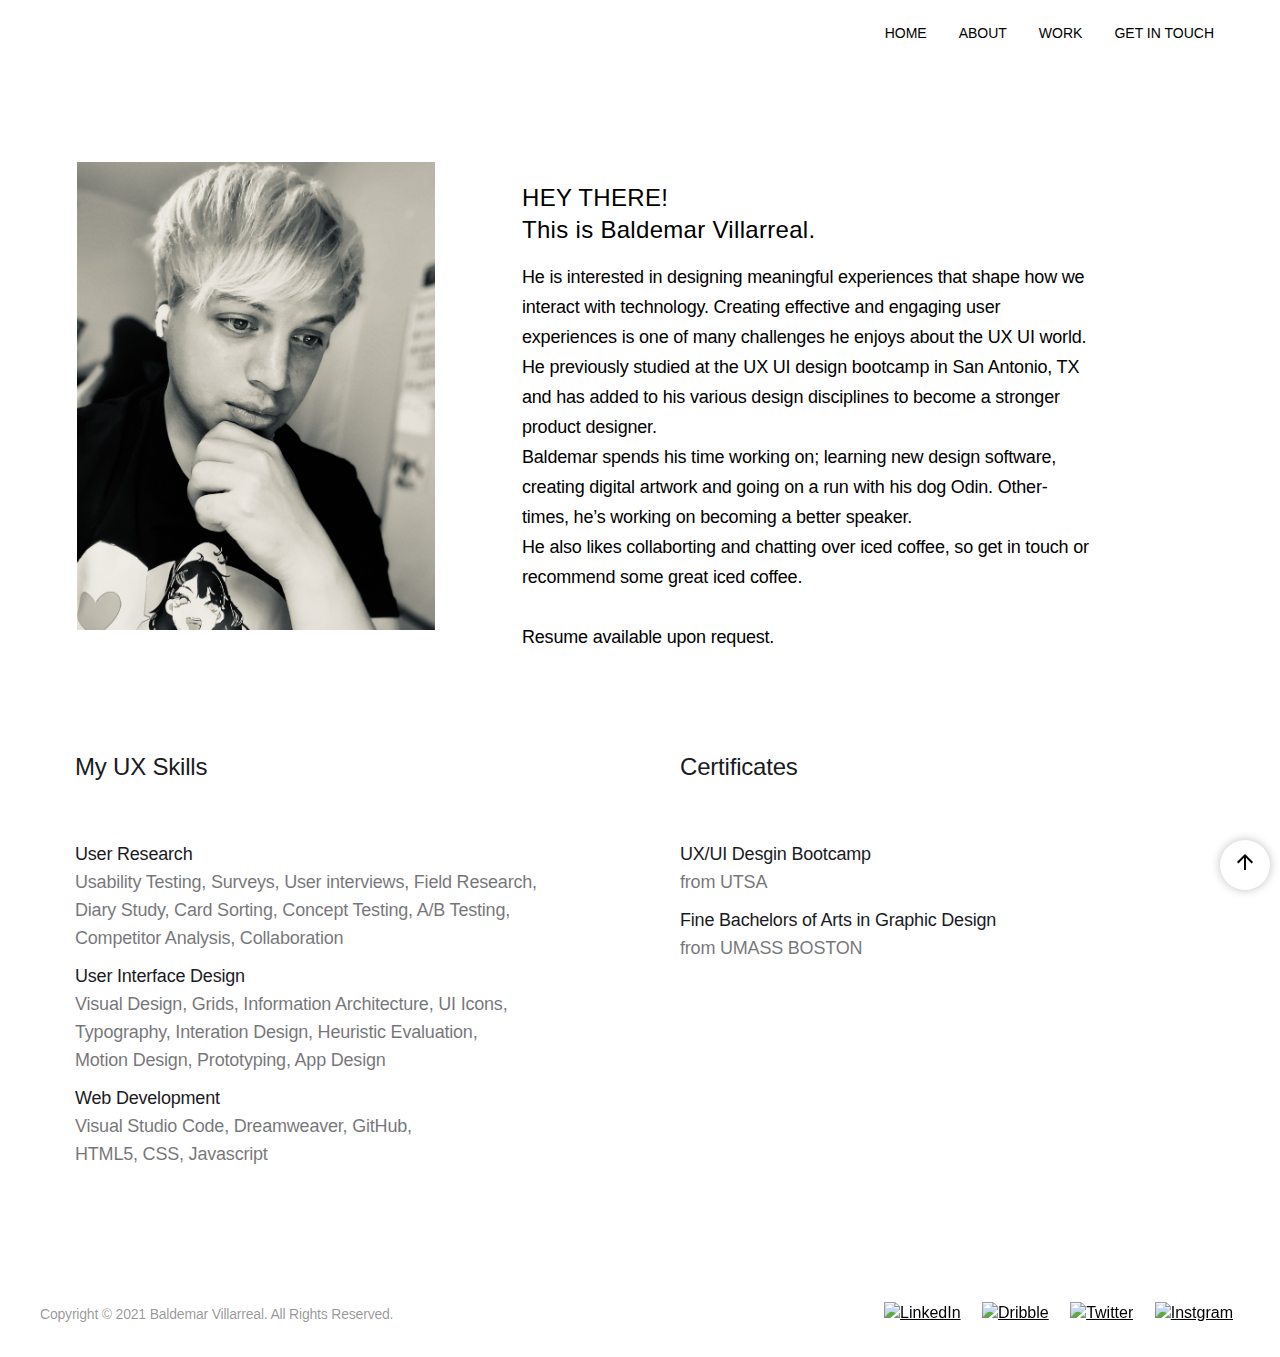
==== About.html @ fc4122ea "C" ====
<!DOCTYPE html>
<html lang="en">

<head>
  <meta charset="UTF-8">
  <meta http-equiv="X-UA-Compatible" content="IE=edge">
  <meta name="viewport" content="width=device-width, initial-scale=1.0">
  <title>About</title>
  <link rel="stylesheet" href="aboutcss/index.css">
  <link rel="stylesheet" href="https://stackpath.bootstrapcdn.com/bootstrap/4.3.1/css/bootstrap.min.css" integrity="sha384-ggOyR0iXCbMQv3Xipma34MD+dH/1fQ784/j6cY/iJTQUOhcWr7x9JvoRxT2MZw1T" crossorigin="anonymous">
  <link href="https://fonts.googleapis.com/icon?family=Material+Icons"
  rel="stylesheet">
  <script src="https://ajax.googleapis.com/ajax/libs/jquery/3.3.1/jquery.min.js"></script>
</head>

<body>
  <header>
    <div>
      <nav>
        <div id="color">
          <ul class="nav justify-content-end">
              <li class="nav-item">
                <a class="nav-link active" href="index.html">HOME</a>
              </li>
              <li class="nav-item">
                <a class="nav-link" href="About.html">ABOUT</a>
              </li>
              <li class="nav-item">
                <a class="nav-link" href="index.html#work">WORK</a>
              </li>
              <li class="nav-item">
                  <a class="nav-link" href="mailto: baldemarvillarreal91@gmail.com">GET IN TOUCH</a>
                </li>
              
            </ul>
           </div>
      </nav>
     
      <button id="btnScrollToTop"> 
        <i class="material-icons">arrow_upward</i>
    </button>

    </div>

  </header>

  <section>

    <div>
      <div class="row-17 w-row">
        <div class="column-23 w-col w-col-6">
          <img id="itsme" src="images/me.png" sizes="(max-width: 767px) 70vw, 35vw"
            srcset="images/me.png 500w, images/me.png 800w, images/me.png" alt="" class="image-86"
            data-ix="fade-in-on-load" style="opacity: 1; transition: opacity 1500ms ease 0s;">
          <div class="container-14 w-container">
            
          </div>
        </div>
        <div class="column-24 w-clearfix w-col w-col-6">
          
          <h1 class="heading black">HEY THERE! <br> This is Baldemar Villarreal.</h1>
          <p class="paragraph-2">He is interested in designing meaningful experiences that shape how we interact
            with technology. Creating effective and engaging user experiences is one of many challenges he enjoys about
            the UX UI world. He previously studied at the UX UI design bootcamp in San Antonio, TX and has added to his
            various design disciplines to become a stronger product designer.
            <br>Baldemar spends his time working on; learning new design software, creating digital artwork and
            going on a run with his dog Odin. Other-times, he’s working on becoming a better speaker.
            <br>He also likes collaborting and chatting over iced coffee, so get in touch or recommend some
            great iced coffee.
            <br><br>Resume available upon request.
          </p>





        </div>


      </div>
    </div>

    <div id="resume" class="section">
      <div class="container">
        <div class="w-layout-grid personal-features-grid">
          <div id="w-node-dac044b7-be90-60f3-414d-4224828ffda1-adaf0624">
            <h3 class="">My UX Skills</h3>
            <div class="paragraph-light cc-position-name"></div>
          </div>
          <div class="">
        
            <ul role="list" class="w-list-unstyled">
              <li class="featured-item-wrap">
                <div class="speaking-text">User Research</div>
               <br> <div class="speaking-detail">
                 <ul id="skill set">
               Usability Testing, 
               Surveys, 
               User interviews, 
                Field Research, 
              <br> Diary Study, 
                Card Sorting,
               Concept Testing,
                 A/B Testing,
                <br> Competitor Analysis, 
                 Collaboration
                 </ul>
                </div>
              </li>
              <li class="featured-item-wrap">
                <div class="speaking-text">User Interface Design</div>
                <br><div class="speaking-detail">
                  Visual Design, 
                  Grids, 
                  Information Architecture, 
                  UI Icons, 
                 <br> Typography, 
                  Interation Design, 
                  Heuristic Evaluation, 
                 <br> Motion Design, 
                  Prototyping, 
                  App Design</div>
                <li class="featured-item-wrap">
                  <div class="speaking-text">Web Development</div>
                  <br><div class="speaking-detail">
                    Visual Studio Code, 
                    Dreamweaver, 
                  GitHub, 
                 <br> HTML5, 
                  CSS, 
                  Javascript </div>
                </li>
              </li>
            </ul>
            
          </div>
          <div id="w-node-dac044b7-be90-60f3-414d-4224828ffdd8-adaf0624" class="">
            <div class="upcoming-wrap">
              <ul role="list" class="w-list-unstyled">
                <li>
                  <div class="speaking-text">UX/UI Desgin Bootcamp</div>
                  <br><div class="speaking-detail">from UTSA</div>
                </li>
                <li>
                  <div class="speaking-text">Fine Bachelors of Arts in Graphic Design</div>
                  <br><div class="speaking-detail">from UMASS BOSTON</div>
                </li>
                
              
              </ul>
            </div>
          
          
          </div>
          <div id="w-node-dac044b7-be90-60f3-414d-4224828ffe12-adaf0624" class="">
            <h3 class="">Certificates</h3>
            <div class="paragraph-light cc-position-name"></div>
          </div>
        </div>
      </div>
      
    </div>



  </section>

  <footer>
        
    <div class="container-10 w-container">
        <div class="float-right">
          <a href="https://www.linkedin.com/in/baldemarvillarreal/" target="_blank" class="social-icon-link w-inline-block"><img
                    src="https://uploads-ssl.webflow.com/59c5c3e797139c000117aa12/59c5c3e897139c000117aa81_social-09.svg"
                    width="20" data-ix="opacity-on-hover" alt="LinkedIn"></a>
            <a href="#" target="_blank" class="social-icon-link w-inline-block"><img
                    src="https://uploads-ssl.webflow.com/59c5c3e797139c000117aa12/59c5c3e897139c000117aaa2_dribbble-s.svg"
                    width="20" data-ix="opacity-on-hover" alt="Dribble"></a>
            <a href="#" target="_blank" class="social-icon-link w-inline-block"><img
                    src="https://uploads-ssl.webflow.com/59c5c3e797139c000117aa12/59c5c3e897139c000117aa38_social-18.svg"
                    width="20" data-ix="opacity-on-hover" alt="Twitter"></a>
            <a href="#" target="_blank" class="social-icon-link w-inline-block"><img
                    src="https://uploads-ssl.webflow.com/59c5c3e797139c000117aa12/59c5c3e897139c000117aa50_social-08.svg"
                    width="20" data-ix="opacity-on-hover" alt="Instgram"></a>
        </div>
        <div class="footer-text">Copyright © 2021 Baldemar Villarreal. All Rights Reserved.</div>
       
    </div>


</footer>

<script src="js/index.js"></script>
</body>

</html>
---- aboutcss/index.css ----
* {
  margin: 0;
  padding: 0;
}

body {
  width: 100%;
  height: 100%;
  margin: 0;
  padding: 0;
  overflow-x: hidden;

}

/* Nav */

#color{
  background-color: white;
}

.nav {
    display: flex;
    list-style-type: none;
   justify-content:right;
   padding-right:50px;
    
}


a {
    text-decoration: none;
}

.nav :hover {
  color: #9bc7e9;
 
 
}

.nav-link {
    position: relative;
    color: black;
    padding: 5px;
    margin-top: 15px;
    font-family: Helvetica, sans-serif;
    font-size: 14px;
    
}


@media screen and (max-width: 991px) {
  .justify-content-end {
    margin-left: 15px;
    margin-right: 15px;
     padding-left: 20px;
     padding-right: 20px;
   
  }
}

@media screen and (max-width: 767px) {
  .justify-content-end{
    max-width: 100%;
  
  }
}

@media screen and (max-width: 479px) {
  .justify-content-end{
    max-width: 100%;
    
  }
} 





/* Main */

body {
  font-family:Helvetica, sans-serif;
  
}

div.row-17.w-row {
  box-sizing: border-box;
  color: #fff;
  line-height: 22px;
  overflow: hidden;
}

div.row-17.w-row:before {
  content: " ";
  display: table;
  grid-column-end: 2;
  grid-column-start: 1;
  grid-row-end: 2;
  grid-row-start: 1;
}

div.row-17.w-row:after {
  clear: both;
  content: " ";
  display: table;
  grid-column-end: 2;
  grid-column-start: 1;
  grid-row-end: 2;
  grid-row-start: 1;
}



@media screen and (max-width: 991px) {
  .w-row, .w-container .w-row{
    grid-template-areas: "." "." "." ".";
    grid-template-columns: 1fr;
    grid-template-rows: auto auto auto auto;
    margin-left: auto;
    margin-right: auto;
    text-align: center;
    width: 80%;
  }
}

@media screen and (max-width: 767px) {
  .w-row, .w-container .w-row  {
    max-width: 470px;
    width: 70%;
  }
}

@media screen and (max-width: 479px) {
  .w-row, .w-container .w-row{
    margin-left: auto;
    margin-right: auto;
    max-width: none;
    width: 70%;
  }
}


/*my pic*/

div.column-23.w-col.w-col-6 {
  box-sizing: border-box;
  color: #fff;
  float: left;
  font-family: Helvetica, sans-serif;
  line-height: 22px;
  min-height: 1px;
  padding-left: 0;
  padding-right: 0;
  position: relative;
  width: 40%;
  }




@media screen and (max-width: 991px) {
  div.column-23.w-col.w-col-6 {
    grid-template-areas: "." "." "." ".";
    grid-template-columns: 1fr;
    grid-template-rows: auto auto auto auto;
    margin-left: auto;
    margin-right: auto;
    text-align: center;
    width: 40%;
    position: relative;
  }
}

@media screen and (max-width: 767px) {
  div.column-23.w-col.w-col-6  {
    max-width: 470px;
    width: 100%;
    text-align: center;
    margin-bottom: 150px;
    position: relative;
  }
}

@media screen and (max-width: 479px) {
  div.column-23.w-col.w-col-6 {
    max-width: none;
    width: 100%;
    position: relative;
  }
}

img.image-86 {
  border-width: 0;
  box-sizing: border-box;
  color: #fff;
  display: block;
  float: none;
  font-family: Helvetica, sans-serif;
  line-height: 22px;
  margin-left: auto;
  margin-right: auto;
  max-width: 70%;
  opacity: 1;
  padding-top: 110px;
 
  
}



@media screen and (max-width: 479px) {
  .image-86 {
    z-index: 0;
    margin-left: auto;

  }
}


div.container-14.w-container {
  box-sizing: border-box;
  clear: none;
  color: #fff;
  font-family: Lato, sans-serif;
  line-height: 22px;
  margin-left: auto;
  margin-right: auto;
  max-width: 70%;
}

div.container-14.w-container:before {
  content: " ";
  display: table;
  grid-column-end: 2;
  grid-column-start: 1;
  grid-row-end: 2;
  grid-row-start: 1;
}

div.container-14.w-container:after {
  clear: both;
  content: " ";
  display: table;
  grid-column-end: 2;
  grid-column-start: 1;
  grid-row-end: 2;
  grid-row-start: 1;
}



/*hey there div*/

div.column-24.w-clearfix.w-col.w-col-6 {
  box-sizing: border-box;
  color: #fff;
  float: left;
  line-height: 22px;
  margin-top: 130px;
  min-height: 1px;
  padding-left: 10px;
  padding-right: 10px;
  position: relative;
  width: 50%;
  z-index: 60;
}


@media screen and (max-width: 991px) {
  div.column-24.w-clearfix.w-col.w-col-6 {
    grid-template-areas: "." "." "." ".";
    grid-template-columns: 1fr;
    grid-template-rows: auto auto auto auto;
    margin-left: auto;
    margin-right: auto;
    text-align: center;
    width: 80%;
  }
}

@media screen and (max-width: 767px) {
  div.column-24.w-clearfix.w-col.w-col-6   {
    max-width: 470px;
    width: 70%;
    
    
  }
}

@media screen and (max-width: 479px) {
  div.column-24.w-clearfix.w-col.w-col-6  {
    max-width: none;
    width: 100%;
  }
}

div.column-24.w-clearfix.w-col.w-col-6:before {
  content: " ";
  display: table;
  grid-column-end: 2;
  grid-column-start: 1;
  grid-row-end: 2;
  grid-row-start: 1;
  
}

@media screen and (max-width: 767px) {
  div.column-24.w-clearfix.w-col.w-col-6 {
    left: auto;
    margin-top: -136px;
    overflow: visible;
    padding-bottom: 115px;
    right: auto;
    width: 100%;
  }
}

@media screen and (max-width: 479px) {
  div.column-24.w-clearfix.w-col.w-col-6 {
    margin-top: 0;
    padding-bottom: 0;
    padding-left: 0;
    padding-right: 0;
    width: 100%;
  }
}



div.column-24.w-clearfix.w-col.w-col-6:after {
  clear: both;
  content: " ";
  display: table;
  grid-column-end: 2;
  grid-column-start: 1;
  grid-row-end: 2;
  grid-row-start: 1;
}

@media screen and (max-width: 767px) {
  div.column-24.w-clearfix.w-col.w-col-6 {
    left: auto;
    margin-top: -90px;
    overflow: visible;
    padding-bottom: 115px;
    right: auto;
    width: 100%;
  }
}

@media screen and (max-width: 479px) {
  div.column-24.w-clearfix.w-col.w-col-6 {
    margin-top: 0;
    padding-bottom: 0;
    padding-left: 0;
    padding-right: 0;
    width: 100%;
  }
}


/*body text*/

h1.heading.black {
  box-sizing: border-box;
  color: #000;
  font-family: Helvetica, sans-serif;
  font-size: 24px;
  font-weight: 500;
  letter-spacing: .3px;
  line-height: 32px;
  margin: 0 0 16px;
  text-transform: none;
}


p.paragraph-2 {
  box-sizing: border-box;
  color: #000;
  display: block;
  font-family: Helvetica, sans-serif;
  font-size: 18px;
  font-weight:400;
  letter-spacing: -.2px;
  line-height: 30px;
  margin: 0 auto 32px;
  padding-left: 0;
  padding-right: 0;
  margin-right: 50px;
  text-align: left;
}


@media screen and (max-width: 479px) {
  p.paragraph-2  {
    bottom: 179px;
    display: block;
    float: right;
    height: auto;
    left: 0;
    margin-left: auto;
    margin-right: auto;
    margin-top: 10px;
    overflow: visible;
    right: 0;
    top: -4px;
    width: auto;
    z-index: 100;
  }
}

@media screen and (max-width: 991px) {
  p.paragraph-2 {
    left: -22px;
    margin-right: 29px;
    z-index: 1;
  }
}

@media screen and (max-width: 767px) {
  p.paragraph-2  {
    left: auto;
    margin-right: 18px;
    right: auto;
    top: 132px;
  }
}

/*experience and resume*/
div#resume.section {
  column-gap: 16px;
  grid-auto-columns: 1fr;
  grid-template-columns: minmax(auto, auto) minmax(auto, auto) minmax(auto, auto);
  grid-template-rows: auto auto;
  margin-bottom: 100px;
  margin-left: auto;
  margin-right: auto;
  max-width: 2000px;
  margin-top:50px;
  padding-left: 60px;
  padding-right: 60px;
  row-gap: 16px;
  box-sizing: border-box;
  color: #000;
  display: block;
  font-family: Helvetica, sans-serif;
  font-size: 18px;
  font-weight:400;
  letter-spacing: -.2px;
  line-height: 30px;
  text-align: left;
}

@media screen and (max-width: 991px) {
  div#resume.section {
    grid-template-areas: "." "." "." ".";
    grid-template-columns: 1fr;
    grid-template-rows: auto auto auto auto;
    margin-left: auto;
    margin-right: auto;
    text-align: center;
    width: 40%;
    position: relative;
  }
}

@media screen and (max-width: 767px) {
  div#resume.section   {
    max-width: 470px;
    width: 100%;
    text-align: center;
    margin-bottom: 150px;
    position: relative;
  }
}

@media screen and (max-width: 479px) {
  div#resume.section  {
    max-width: 100%;
    width: 100%;
    position: relative;
  }
}

/*max-width of container*/

div.container {
  box-sizing: border-box;
  color: #1a1b1f;
  font-family: Helvetica, sans-serif;
  line-height: 28px;
  margin-left: auto;
  margin-right: auto;
  max-width: 1440px;
  opacity: 1;
  width: 100%;
}



@media screen and (max-width: 991px) {
  div.container  {
    grid-template-areas: "." "." "." ".";
    grid-template-columns: 1fr;
    grid-template-rows: auto auto auto auto;
    margin-left: 30px;
    margin-right: auto;
    text-align: center;
    width: 80%;
  }
}

@media screen and (max-width: 767px) {
  div.container {
    max-width: 470px;
    width: 70%;
  }
}

@media screen and (max-width: 479px) {
  div.container {
    max-width: none;
    width: 100%;
  }
}



/*grid laytout for ux skills and certificates*/

div.w-layout-grid.personal-features-grid {
  box-sizing: border-box;
  color: #1a1b1f;
  column-gap: 80px;
  display: grid;
  font-family: Helvetica, sans-serif;
  grid-auto-columns: 1fr;
  grid-template-areas: ". ." ". .";
  grid-template-columns: 1fr 1fr;
  grid-template-rows: auto auto;
  line-height: 28px;
  margin-bottom: 110px;
  row-gap: 20px;
}

@media screen and (max-width: 991px) {
  div.w-layout-grid.personal-features-grid {
    grid-template-areas: "." "." "." ".";
    grid-template-columns: 1fr;
    grid-template-rows: auto auto auto auto;
    margin-left: auto;
    margin-right: auto;
    text-align: center;
    width: 70%;
  }
}

@media screen and (max-width: 767px) {
  div.w-layout-grid.personal-features-grid {
    max-width: 470px;
    width: 70%;
   
  }
}

@media screen and (max-width: 479px) {
  div.w-layout-grid.personal-features-grid {
    max-width: none;
    width: 100%;
  }
}

div#w-node-dac044b7-be90-60f3-414d-4224828ffda1-adaf0624 {
  box-sizing: border-box;
  color: #1a1b1f;
  font-family: Helvetica, sans-serif;
  grid-column-end: 2;
  grid-column-start: 1;
  grid-row-end: 2;
  grid-row-start: 1;
  line-height: 28px;
}
 /*My UX SKills section*/
 
div#resume.section div#w-node-dac044b7-be90-60f3-414d-4224828ffda1-adaf0624 h3 {
  box-sizing: border-box;
  color: #1a1b1f;
  font-family:  Helvetica, sans-serif;
  font-size: 24px;
  font-weight: 400;
  line-height: 46px;
  margin-bottom: 10px;
  margin-top: 10px;
}


@media screen and (max-width: 991px) {
  div.paragraph-light.cc-position-name {
    grid-template-areas: "." "." "." ".";
    grid-template-columns: 1fr;
    grid-template-rows: auto auto auto auto;
    margin-left: 30px;
    margin-right: auto;
    text-align: center;
    width: 80%;
  }
}

@media screen and (max-width: 767px) {
  div.paragraph-light.cc-position-name{
    max-width: 470px;
    width: 70%;
  }
}

@media screen and (max-width: 479px) {
  div.paragraph-light.cc-position-name{
    max-width: none;
    width: 100%;
  }
}




ul.w-list-unstyled {
  box-sizing: border-box;
  color: #1a1b1f;
  font-family: Helvetica, sans-serif;
  line-height: 28px;
  list-style: none;
  list-style: none;
  margin-bottom: 20px;
  margin-top: 20px;
  padding-left: 0;
}



div.speaking-text {
  box-sizing: border-box;
  color: #1a1b1f;
  display: inline-block;
  font-family: Helvetica, sans-serif;
  line-height: 28px;
  list-style: none;
  margin-right: 8px;
  text-align: left;
}

div.speaking-detail {
  box-sizing: border-box;
  color: #1a1b1f;
  display: inline-block;
  font-family: Helvetica, sans-serif;
  line-height: 28px;
  list-style: none;
  opacity: .6;
  text-align: left;
}

div.upcoming-wrap {
  box-sizing: border-box;
  color: #1a1b1f;
  font-family: Helvetica, sans-serif;
  line-height: 28px;
  margin-bottom: 40px;
}

div#resume.section ul.w-list-unstyled li {
  box-sizing: border-box;
  color: #1a1b1f;
  font-family: Helvetica, sans-serif;
  line-height: 28px;
  list-style: none;
  margin-bottom: 10px;
  text-align: left;
}



div#w-node-dac044b7-be90-60f3-414d-4224828ffe12-adaf0624 {
  box-sizing: border-box;
  color: #1a1b1f;
  font-family:Helvetica, sans-serif;
  grid-column-end: 3;
  grid-column-start: 2;
  grid-row-end: 2;
  grid-row-start: 1;
  line-height: 28px;
}

@media screen and (max-width: 991px) {
  div#w-node-dac044b7-be90-60f3-414d-4224828ffe12-adaf0624 {
    grid-column-end: 2;
    grid-column-start: 1;
    grid-row-end: 4;
    grid-row-start: 3;
  }
}





/*Certificates section*/

div#resume.section div#w-node-dac044b7-be90-60f3-414d-4224828ffe12-adaf0624 h3 {
  box-sizing: border-box;
  color: #1a1b1f;
  font-family: Helvetica, sans-serif;
  font-size: 24px;
  font-weight: 400;
  line-height: 46px;
  margin-bottom: 10px;
  margin-top: 10px;
}




/* footer */

.container-10.w-container {
  box-sizing: border-box;
  color: #333;
  font-family: Helvetica,sans-serif;
  line-height: 22px;
  margin-left: auto;
  margin-right: auto;
  max-width: 1200px;
  position: relative;
  z-index: 6;
  margin-top: 8%;
}

.float-right {
  box-sizing: border-box;
  color:black;
  float: right;
  font-family: Helvetica,sans-serif;
  line-height: 22px;
  margin-bottom: 30px;
}


.social-icon-link.w-inline-block {
  background-color: transparent;
  box-sizing: border-box;
  color: #000;
  cursor: pointer;
  display: inline-block;
  font-family: Helvetica,sans-serif;
  line-height: 22px;
  margin-right: -3px;
  max-width: 100%;
  opacity: 1;
  padding: 3px 10px;
  text-decoration: underline;
  transition: opacity 150ms;
  opacity: 1; 
  transform: translateX(0px) translateY(0px) translateZ(0px); 
  transition: opacity 400ms ease 0s;
}




.footer-text {
  box-sizing: border-box;
  clear: none;
  color: rgba(0, 0, 0, 0.425);
  float: left;
  font-family: Helvetica, Arial, sans-serif;
  font-size: 14px;
  font-weight: 300;
  letter-spacing: -.2px;
  line-height: 22px;
  margin: 5px auto;
  max-width: 70%;
  padding-left: 0;
  position: relative;
  text-align: left;
}

@media screen and (max-width: 991px) {
  .container-10.w-container {
    grid-template-areas: "." "." "." ".";
    grid-template-columns: 1fr;
    grid-template-rows: auto auto auto auto;
    margin-left: 15px;
    margin-right: 100px;
    text-align: center;
    max-width: 900px;
    margin-top: 15%;
  }
}

@media screen and (max-width: 767px) {
  .container-10.w-container {
    max-width: 767px;
  
  }
}

@media screen and (max-width: 479px) {
  .container-10.w-container {
    max-width: 100%;
   
  }
}


@media screen and (max-width: 991px) {
  .footer-text  {
    grid-template-areas: "." "." "." ".";
    grid-template-columns: 1fr;
    grid-template-rows: auto auto auto auto;
    margin-left: 90px;
    text-align: center;
    max-width: 900px;
 
  }
}

@media screen and (max-width: 767px) {
  .footer-text  {
    max-width: 500px;
  
  }
}

@media screen and (max-width: 479px) {
  .footer-text  {
    max-width: 100%;
   
  }
}

#btnScrollToTop{
  position: fixed;
  right: 10px;
  bottom: 10px;
  width: 50px;
  height: 50px;
  border-radius: 50%;
  background-color: white;
  box-shadow: 0 0 10px rgba(0, 0, 0, 0.25) ;
  color:black;
  outline: none;
  cursor: pointer;
  z-index: 10;
  border: none;
}

#btnScrollToTop:active 
{
  background-color: #4c6b4f;
}
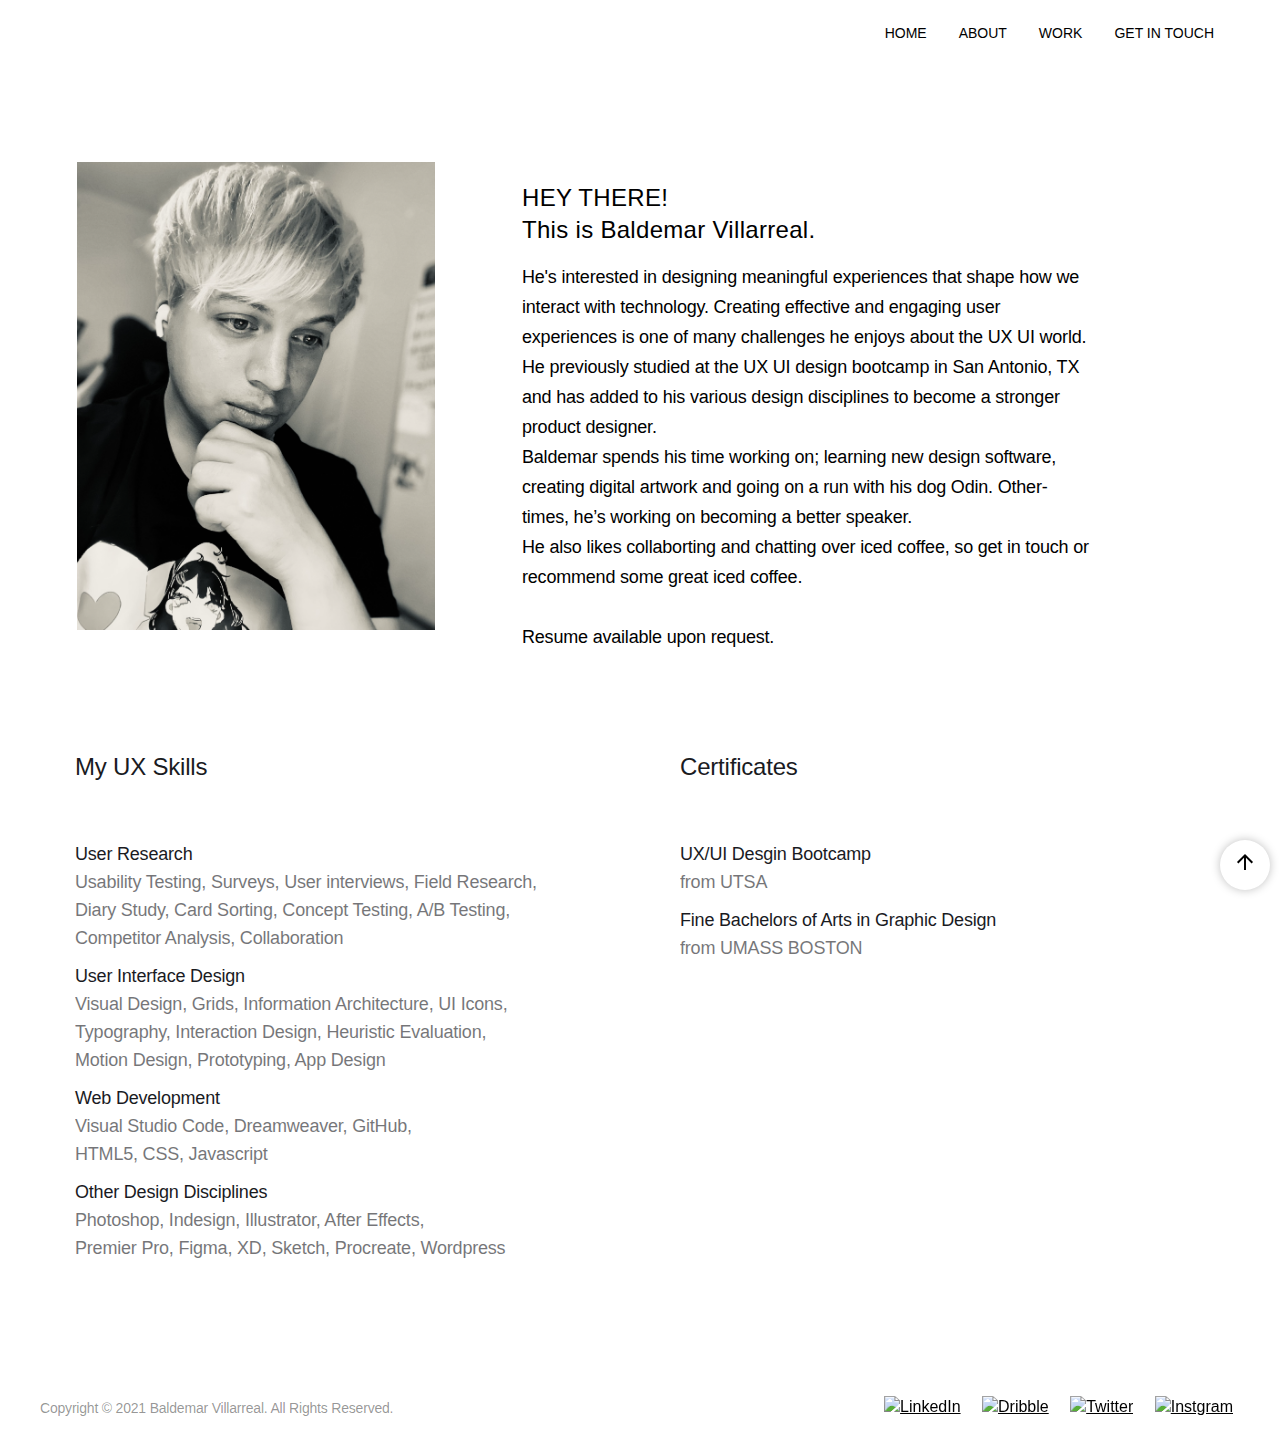
==== commit e95894d9: "C" ====
--- a/About.html
+++ b/About.html
@@ -59,7 +59,7 @@
         <div class="column-24 w-clearfix w-col w-col-6">
           
           <h1 class="heading black">HEY THERE! <br> This is Baldemar Villarreal.</h1>
-          <p class="paragraph-2">He is interested in designing meaningful experiences that shape how we interact
+          <p class="paragraph-2">He's interested in designing meaningful experiences that shape how we interact
             with technology. Creating effective and engaging user experiences is one of many challenges he enjoys about
             the UX UI world. He previously studied at the UX UI design bootcamp in San Antonio, TX and has added to his
             various design disciplines to become a stronger product designer.
@@ -115,7 +115,7 @@
                   Information Architecture, 
                   UI Icons, 
                  <br> Typography, 
-                  Interation Design, 
+                  Interaction Design, 
                   Heuristic Evaluation, 
                  <br> Motion Design, 
                   Prototyping, 
@@ -130,6 +130,20 @@
                   CSS, 
                   Javascript </div>
                 </li>
+              </li>
+              <li class="featured-item-wrap">
+                <div class="speaking-text">Other Design Disciplines</div>
+                <br><div class="speaking-detail">
+                  Photoshop, 
+                  Indesign, 
+                  Illustrator, 
+                  After Effects, 
+                 <br> Premier Pro, 
+                 Figma, 
+                 XD, 
+                  Sketch, 
+                  Procreate, 
+                  Wordpress</div>
               </li>
             </ul>
             
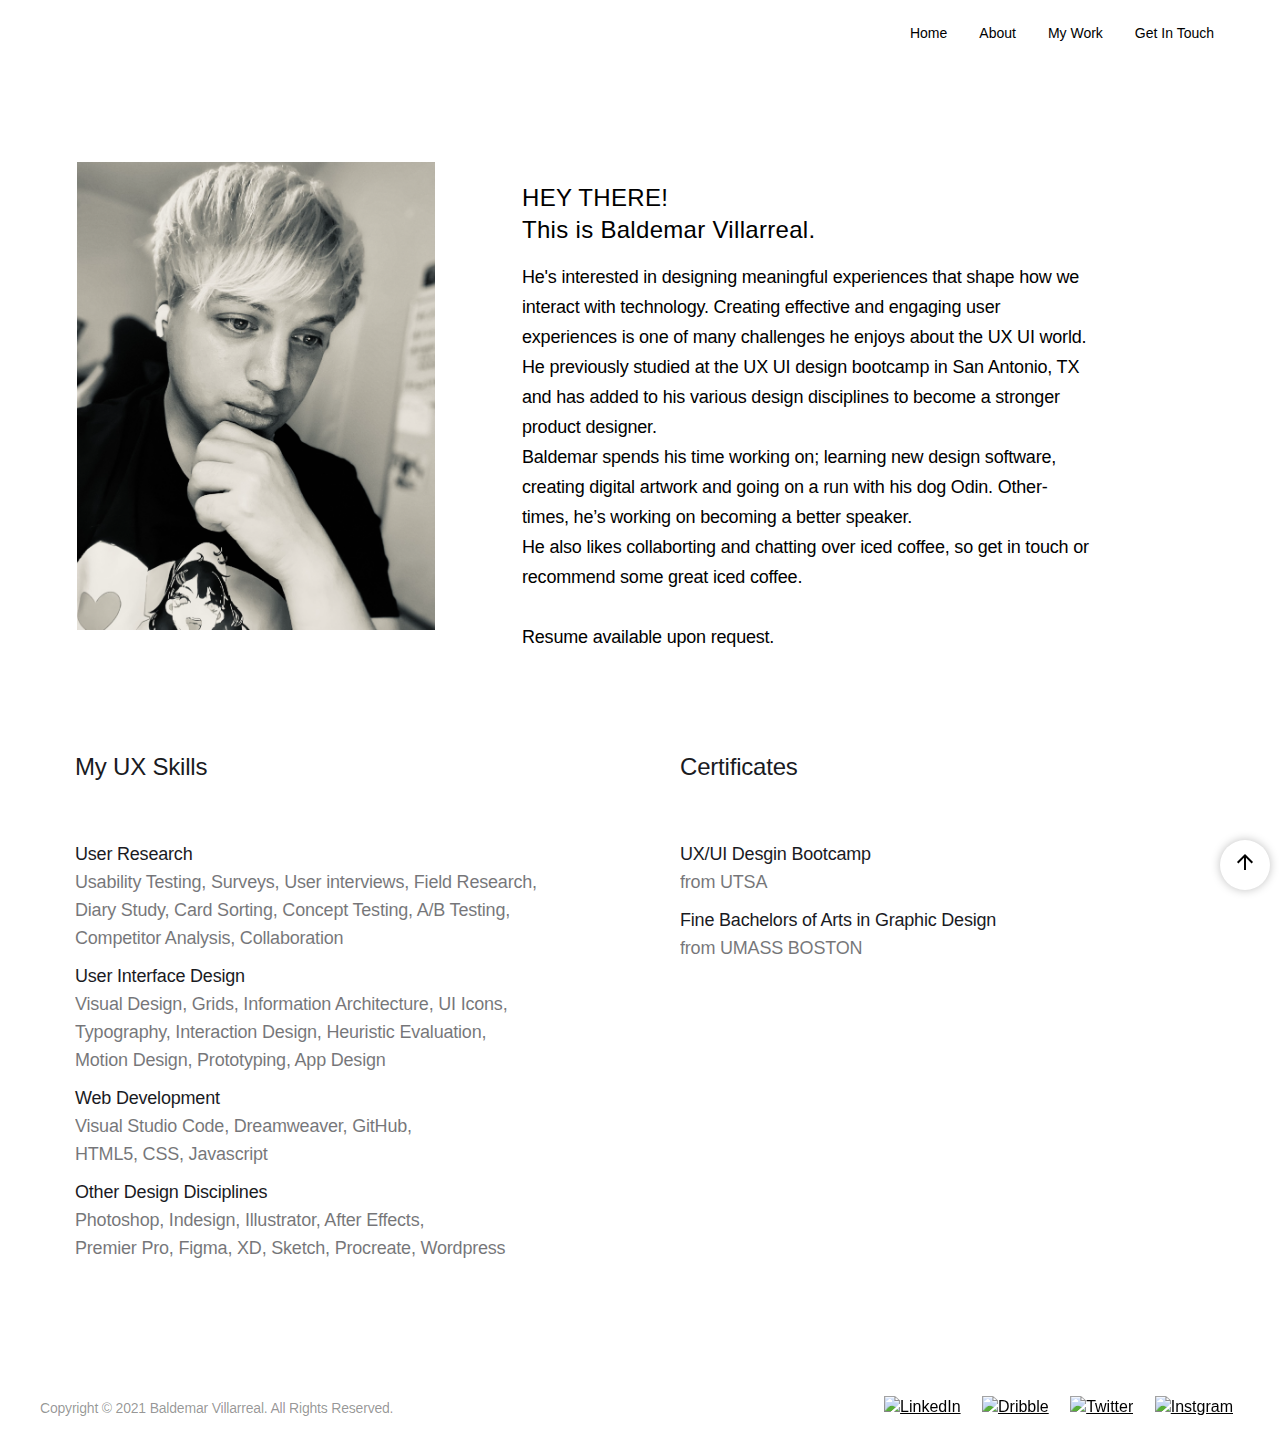
==== commit 3ef194c2: "C" ====
--- a/About.html
+++ b/About.html
@@ -20,16 +20,16 @@
         <div id="color">
           <ul class="nav justify-content-end">
               <li class="nav-item">
-                <a class="nav-link active" href="index.html">HOME</a>
-              </li>
-              <li class="nav-item">
-                <a class="nav-link" href="About.html">ABOUT</a>
-              </li>
-              <li class="nav-item">
-                <a class="nav-link" href="index.html#work">WORK</a>
-              </li>
-              <li class="nav-item">
-                  <a class="nav-link" href="mailto: baldemarvillarreal91@gmail.com">GET IN TOUCH</a>
+                <a class="nav-link active" href="index.html">Home</a>
+              </li>
+              <li class="nav-item">
+                <a class="nav-link" href="About.html">About</a>
+              </li>
+              <li class="nav-item">
+                <a class="nav-link" href="index.html#work">My Work</a>
+              </li>
+              <li class="nav-item">
+                  <a class="nav-link" href="mailto: baldemarvillarreal91@gmail.com">Get In Touch</a>
                 </li>
               
             </ul>
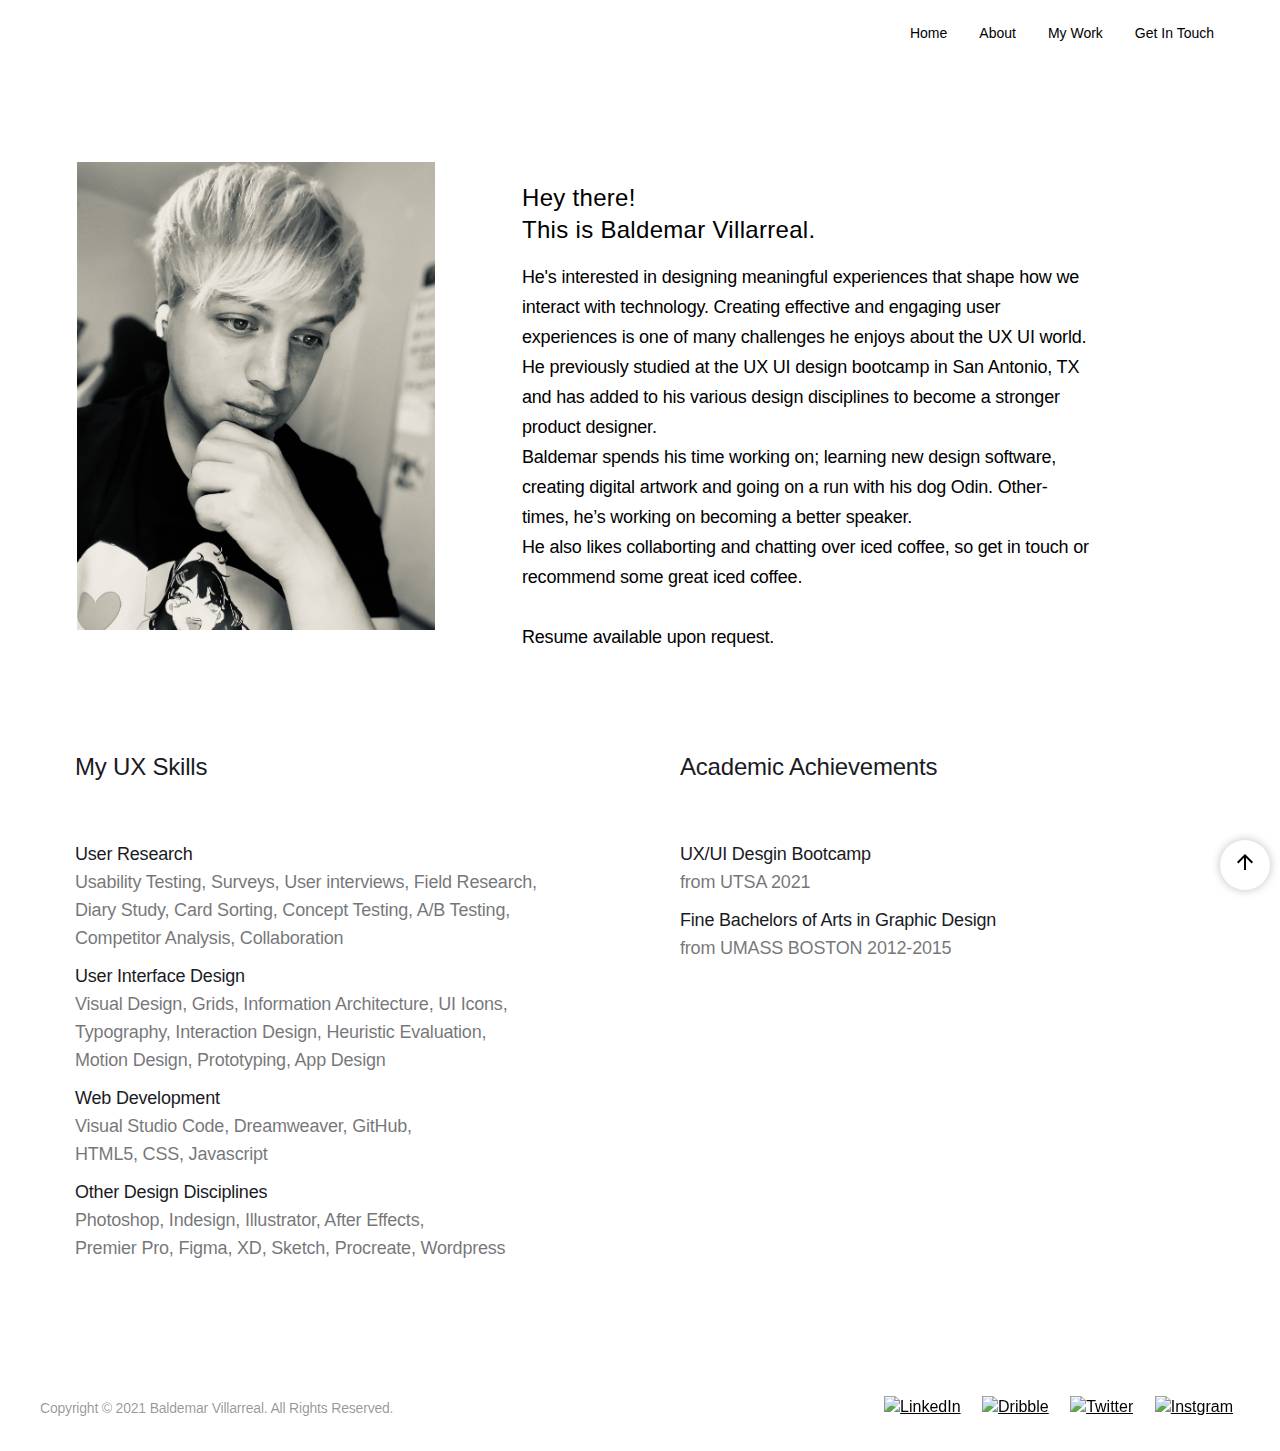
==== commit 0478fe52: "C" ====
--- a/About.html
+++ b/About.html
@@ -58,7 +58,7 @@
         </div>
         <div class="column-24 w-clearfix w-col w-col-6">
           
-          <h1 class="heading black">HEY THERE! <br> This is Baldemar Villarreal.</h1>
+          <h1 class="heading black">Hey there! <br> This is Baldemar Villarreal.</h1>
           <p class="paragraph-2">He's interested in designing meaningful experiences that shape how we interact
             with technology. Creating effective and engaging user experiences is one of many challenges he enjoys about
             the UX UI world. He previously studied at the UX UI design bootcamp in San Antonio, TX and has added to his
@@ -153,11 +153,11 @@
               <ul role="list" class="w-list-unstyled">
                 <li>
                   <div class="speaking-text">UX/UI Desgin Bootcamp</div>
-                  <br><div class="speaking-detail">from UTSA</div>
+                  <br><div class="speaking-detail">from UTSA 2021</div>
                 </li>
                 <li>
                   <div class="speaking-text">Fine Bachelors of Arts in Graphic Design</div>
-                  <br><div class="speaking-detail">from UMASS BOSTON</div>
+                  <br><div class="speaking-detail">from UMASS BOSTON 2012-2015</div>
                 </li>
                 
               
@@ -167,7 +167,7 @@
           
           </div>
           <div id="w-node-dac044b7-be90-60f3-414d-4224828ffe12-adaf0624" class="">
-            <h3 class="">Certificates</h3>
+            <h3 class="">Academic Achievements</h3>
             <div class="paragraph-light cc-position-name"></div>
           </div>
         </div>
